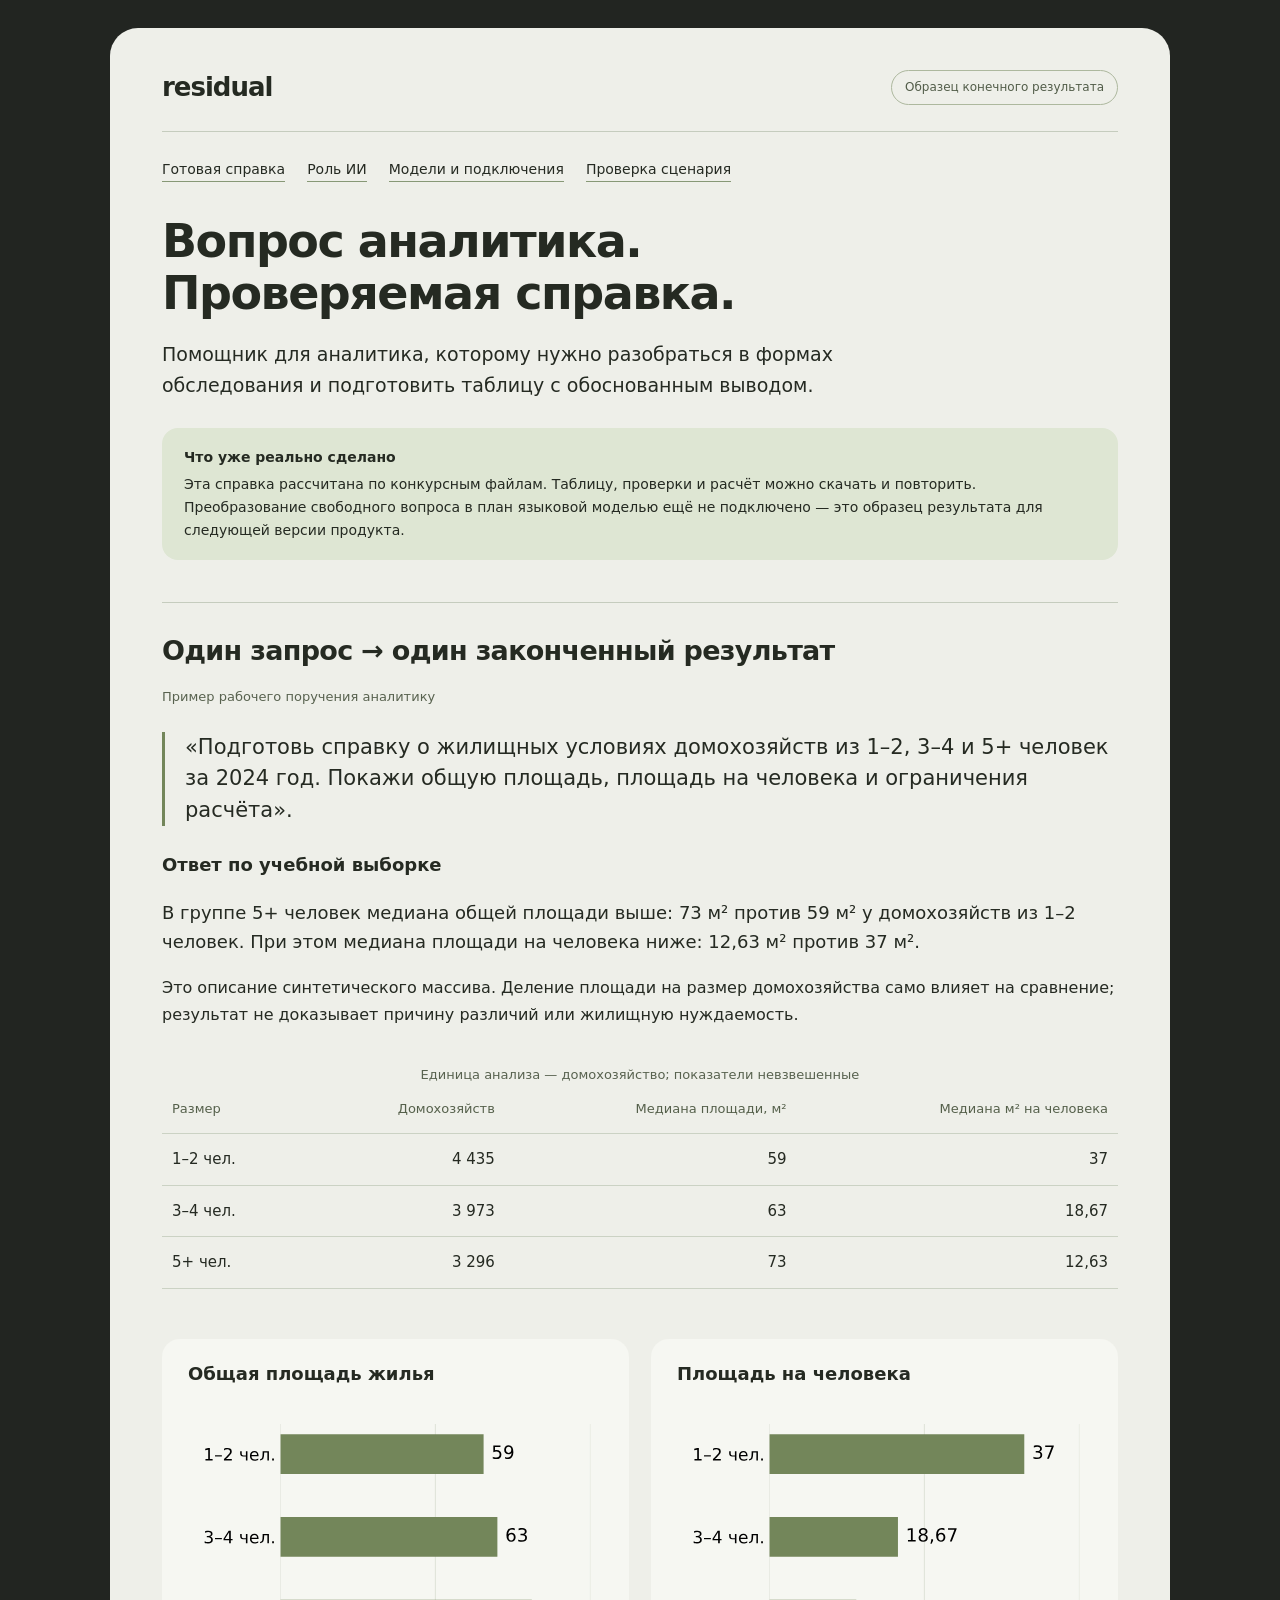
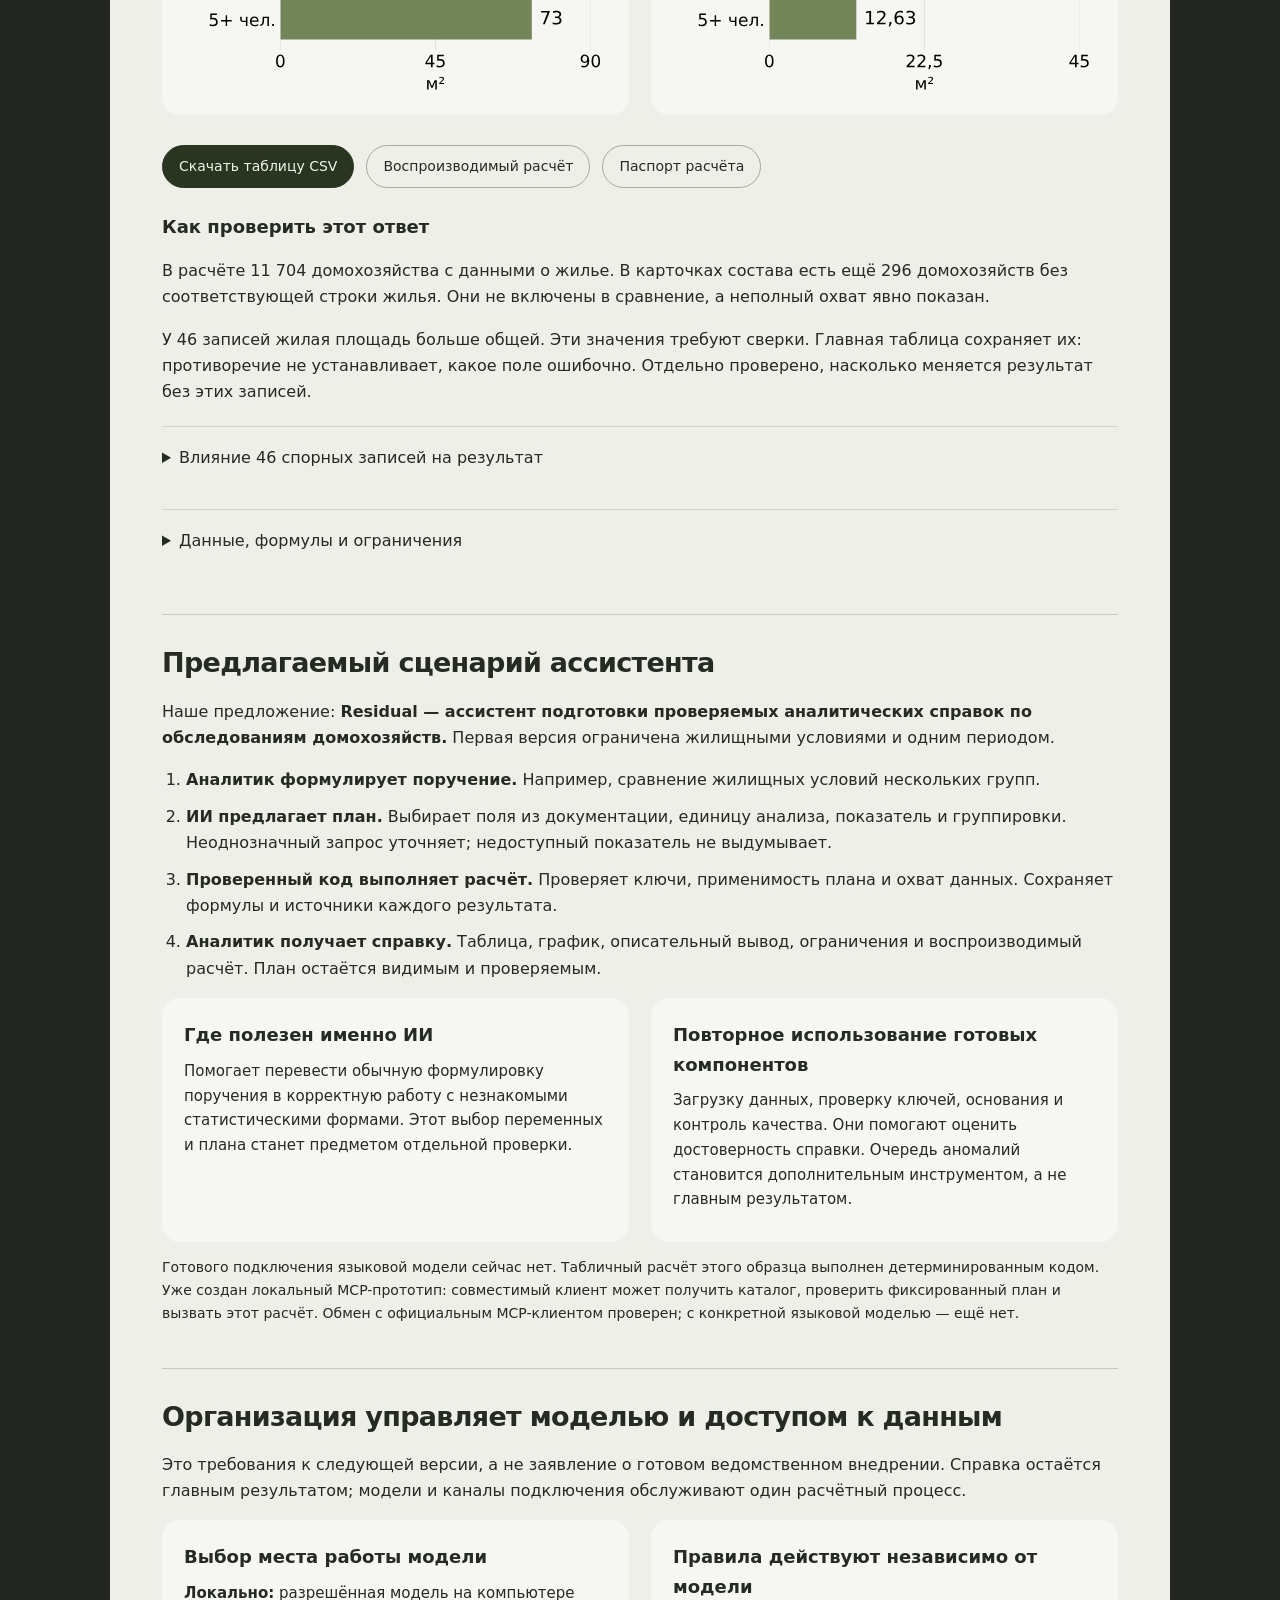
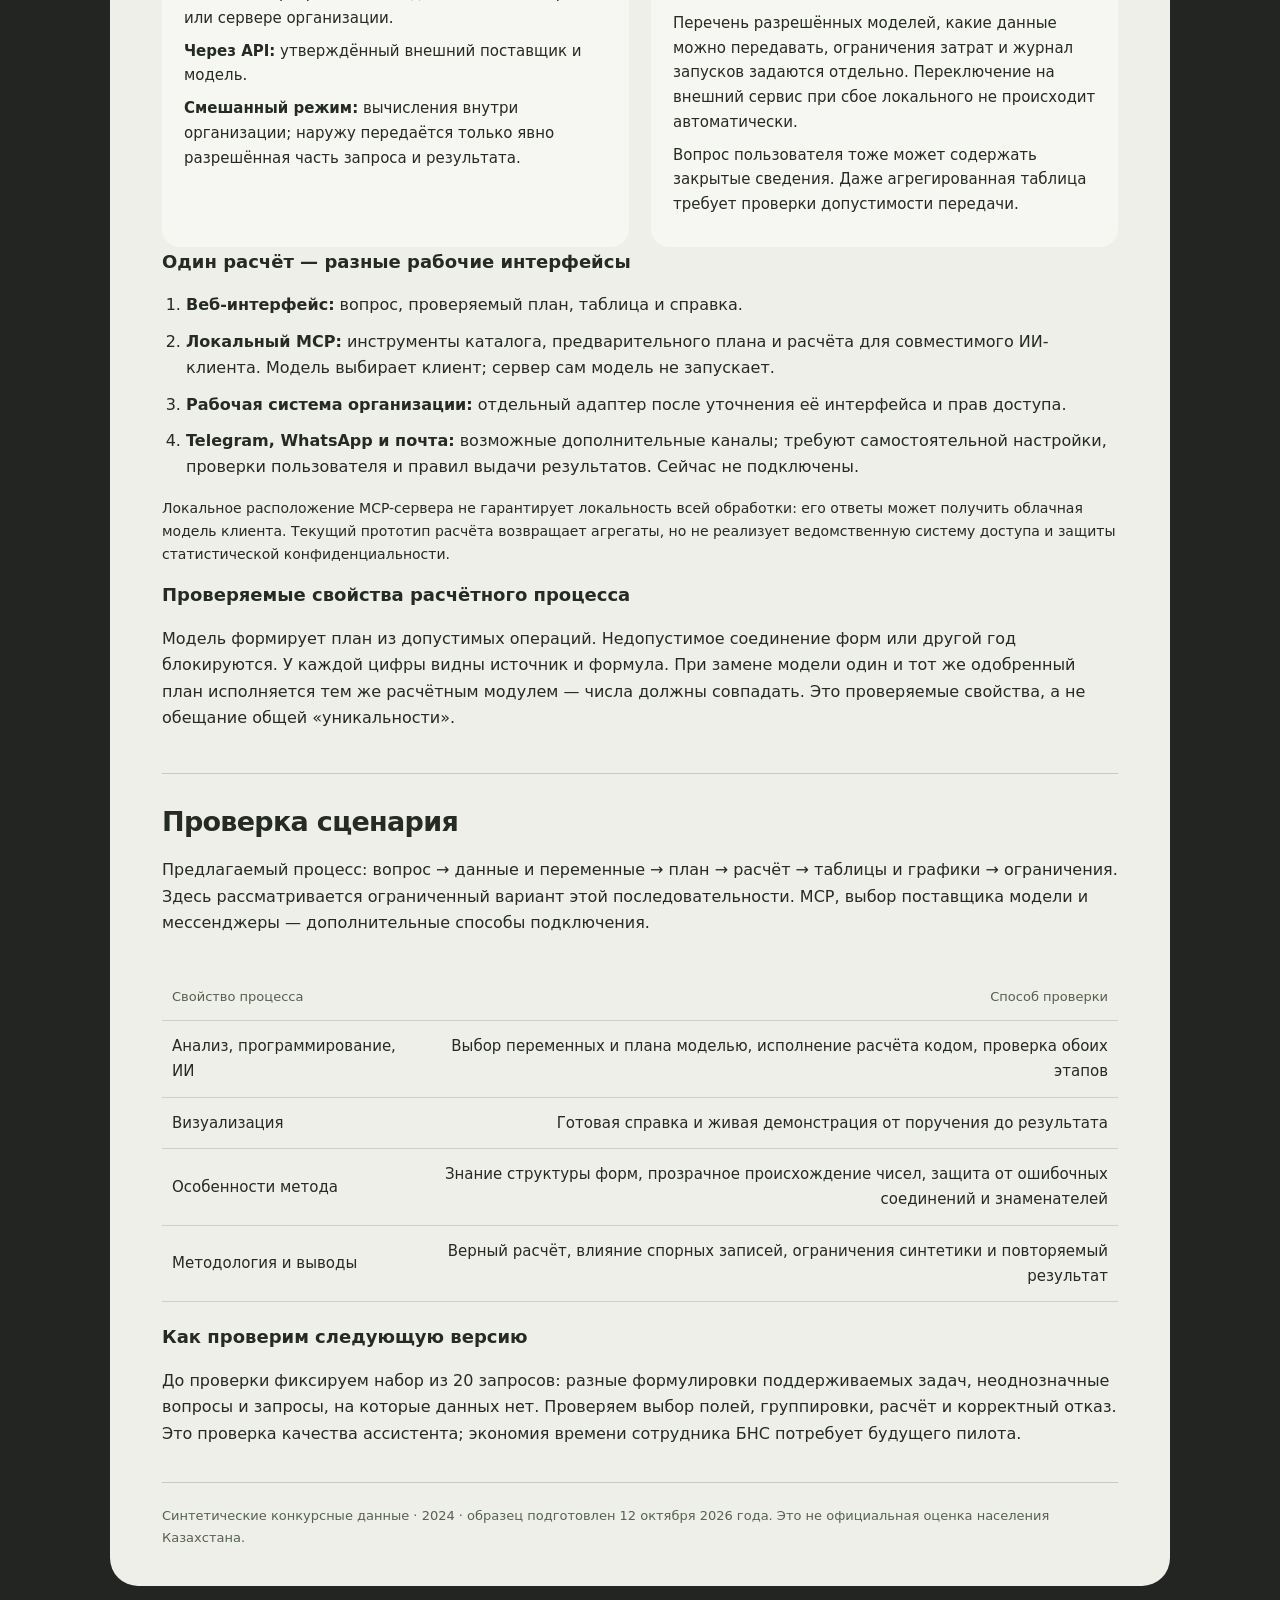
==== examples/research_brief/index.html @ 4541d91a "Deliver local statistics assistant with verified first-run workflow" ====
<!doctype html>
<html lang="ru"><head><meta charset="utf-8"><meta name="viewport" content="width=device-width,initial-scale=1">
<title>Residual — от вопроса к аналитической справке</title>
<style>
*{box-sizing:border-box}body{margin:0;background:#222521;color:#252a22;font:16px/1.65 system-ui,-apple-system,"Segoe UI",sans-serif}a{color:inherit}main{max-width:1060px;margin:28px auto;padding:38px 52px;background:#eeefe9;border-radius:28px}header{display:flex;align-items:center;justify-content:space-between;gap:20px;border-bottom:1px solid #c5ccbe;padding-bottom:22px}header strong{font-size:26px;letter-spacing:-1px}.tag{font-size:12px;color:#525d49;border:1px solid #adb89e;border-radius:30px;padding:7px 13px}nav{display:flex;flex-wrap:wrap;gap:22px;margin:26px 0;font-size:14px}nav a{text-decoration:none;border-bottom:1px solid #879876}h1{font-size:clamp(30px,4vw,46px);line-height:1.12;letter-spacing:-1.5px;font-weight:550;max-width:750px;margin:34px 0 20px}h2{font-size:27px;font-weight:550;line-height:1.3;letter-spacing:-.7px;margin:0 0 18px}h3{font-size:18px;font-weight:550;margin:0 0 9px}.intro{font-size:19px;max-width:800px}.status{background:#dee6d3;border-radius:16px;padding:18px 22px;margin:26px 0;font-size:14px}.status strong{display:block;margin-bottom:4px}section{margin-top:42px;padding-top:30px;border-top:1px solid #c5ccbe}.question{font-size:21px;line-height:1.5;border-left:3px solid #73865a;padding-left:20px;margin:24px 0}.caption{font-size:13px;color:#58624f}.answer{font-size:18px;line-height:1.65}.table-wrap{overflow-x:auto}table{width:100%;border-collapse:collapse;font-size:15px;margin:20px 0}th,td{padding:13px 10px;border-bottom:1px solid #cbd2c4;text-align:right;font-variant-numeric:tabular-nums}th:first-child{text-align:left}thead th{font-size:13px;color:#55604b;font-weight:500}tbody th{font-weight:500}.charts{display:grid;grid-template-columns:1fr 1fr;gap:22px;margin:30px 0}.chart{background:#f6f7f2;border-radius:18px;padding:20px 12px 0;min-width:0}.chart h3{padding:0 14px;min-height:50px}.chart img{width:100%;height:auto;display:block}.downloads{display:flex;flex-wrap:wrap;gap:12px;margin:24px 0}.downloads a{display:inline-block;text-decoration:none;border:1px solid #a1ad94;border-radius:22px;padding:9px 16px;font-size:14px}.downloads a:first-child{background:#293421;color:#f0f3eb;border-color:#293421}summary{cursor:pointer;font-weight:500}details{margin:20px 0;padding:18px 0;border-top:1px solid #d0d7c9}li{margin:10px 0}ol{padding-left:24px}.step{font-weight:550}.contract{display:grid;grid-template-columns:1fr 1fr;gap:22px}.contract>div{background:#f6f7f2;padding:22px;border-radius:18px}.contract p{margin:8px 0;font-size:15px}.small{font-size:14px}.source{font-size:13px;overflow-wrap:anywhere}footer{margin-top:35px;padding-top:22px;border-top:1px solid #c5ccbe;color:#58624f;font-size:13px}@media(max-width:650px){main{padding:24px 20px;margin:10px;border-radius:20px}header{align-items:flex-start}.tag{max-width:165px}.charts,.contract{grid-template-columns:1fr}h1{letter-spacing:-1px}.intro,.answer{font-size:17px}.question{font-size:18px}th,td{padding:11px 5px;font-size:13px}thead th{font-size:11px}.chart h3{min-height:0}nav{gap:13px;font-size:13px}section{margin-top:30px;padding-top:24px}}@media print{body{background:white}main{margin:0;padding:10px;max-width:none}nav,.downloads{display:none}section,.chart{break-inside:avoid}details{display:block}}
</style></head><body><main>
<header><strong>residual</strong><span class="tag">Образец конечного результата</span></header>
<nav aria-label="Разделы"><a href="#result">Готовая справка</a><a href="#assistant">Роль ИИ</a><a href="#deployment">Модели и подключения</a><a href="#validation">Проверка сценария</a></nav>
<h1>Вопрос аналитика.<br>Проверяемая справка.</h1>
<p class="intro">Помощник для аналитика, которому нужно разобраться в формах обследования и подготовить таблицу с обоснованным выводом.</p>
<div class="status"><strong>Что уже реально сделано</strong>Эта справка рассчитана по конкурсным файлам. Таблицу, проверки и расчёт можно скачать и повторить. Преобразование свободного вопроса в план языковой моделью ещё не подключено — это образец результата для следующей версии продукта.</div>
<section id="result"><h2>Один запрос → один законченный результат</h2>
<p class="caption">Пример рабочего поручения аналитику</p>
<p class="question">«Подготовь справку о жилищных условиях домохозяйств из 1–2, 3–4 и 5+ человек за 2024 год. Покажи общую площадь, площадь на человека и ограничения расчёта».</p>
<h3>Ответ по учебной выборке</h3>
<p class="answer">В группе 5+ человек медиана общей площади выше: 73 м² против 59 м² у домохозяйств из 1–2 человек. При этом медиана площади на человека ниже: 12,63 м² против 37 м².</p>
<p>Это описание синтетического массива. Деление площади на размер домохозяйства само влияет на сравнение; результат не доказывает причину различий или жилищную нуждаемость.</p>
<div class="table-wrap"><table><caption class="caption">Единица анализа — домохозяйство; показатели невзвешенные</caption><thead><tr><th scope="col">Размер</th><th scope="col">Домохозяйств</th><th scope="col">Медиана площади, м²</th><th scope="col">Медиана м² на человека</th></tr></thead><tbody><tr><th scope='row'>1–2 чел.</th><td>4 435</td><td>59</td><td>37</td></tr><tr><th scope='row'>3–4 чел.</th><td>3 973</td><td>63</td><td>18,67</td></tr><tr><th scope='row'>5+ чел.</th><td>3 296</td><td>73</td><td>12,63</td></tr></tbody></table></div>
<div class="charts"><div class="chart"><h3>Общая площадь жилья</h3><img src="total-area.svg" alt="Медиана общей площади: 59, 63 и 73 квадратных метра в группах 1–2, 3–4 и 5+ человек."></div><div class="chart"><h3>Площадь на человека</h3><img src="area-per-person.svg" alt="Медиана площади на человека: 37; 18,67; 12,63 квадратных метра в группах 1–2, 3–4 и 5+ человек."></div></div>
<div class="downloads"><a href="table.csv" download>Скачать таблицу CSV</a><a href="reproduce.py" download>Воспроизводимый расчёт</a><a href="result.json" download>Паспорт расчёта</a></div>
<h3>Как проверить этот ответ</h3>
<p>В расчёте 11 704 домохозяйства с данными о жилье. В карточках состава есть ещё 296 домохозяйств без соответствующей строки жилья. Они не включены в сравнение, а неполный охват явно показан.</p>
<p>У 46 записей жилая площадь больше общей. Эти значения требуют сверки. Главная таблица сохраняет их: противоречие не устанавливает, какое поле ошибочно. Отдельно проверено, насколько меняется результат без этих записей.</p>
<details><summary>Влияние 46 спорных записей на результат</summary><p class="small">Медианы общей площади остаются 59, 63 и 73 м². Ниже — чувствительность медианы площади на человека. Исключение показано как дополнительный сценарий, не как установленное исправление.</p><table><thead><tr><th scope="col">Группа</th><th scope="col">Все, м²/чел.</th><th scope="col">Без спорных, м²/чел.</th><th scope="col">Исключено</th></tr></thead><tbody><tr><th scope='row'>1–2</th><td>37</td><td>37</td><td>8</td></tr><tr><th scope='row'>3–4</th><td>18,67</td><td>18,67</td><td>11</td></tr><tr><th scope='row'>5+</th><td>12,63</td><td>12,67</td><td>27</td></tr></tbody></table><a href="sensitivity.csv" download>Скачать дополнительный расчёт</a></details>
<details><summary>Данные, формулы и ограничения</summary><p class="source">D006: <code>d006/2024/rio_2024.csv</code>, поле общей площади <code>OB_PL</code>. D008: <code>d008/2024/kontr_k.csv</code>, ключи <code>NOMER + NOMP</code>. Определения — структуры D006 и D008 в документации конкурсного архива.</p><p>Сначала число разных членов домохозяйства рассчитывается по D008. Затем одна строка состава на домохозяйство соединяется с одной строкой жилья по NOMER внутри 2024 года. Площадь на человека рассчитывается для каждого домохозяйства: OB_PL / число членов. В таблице — медиана этих отношений, а не отношение медиан.</p><ul><li>Синтетический конкурсный массив: результаты не являются оценками населения Казахстана.</li><li>Невзвешенные описательные показатели; причинные выводы и перенос на население не обоснованы.</li><li>Площадь на человека математически зависит от размера домохозяйства; сравнение не доказывает причинную связь.</li><li>Медиана индивидуально рассчитанных отношений не равна отношению медиан.</li><li>J_PL &gt; OB_PL — диагностическое противоречие, не подтверждение того, какое значение ошибочно.</li><li>Домохозяйства только из D008 не входят в анализ жилья; это ограничение охвата, не установленная ошибка.</li><li>ИИ-планировщик не подключён; это воспроизводимый пример расчётного ядра.</li></ul></details>
</section>
<section id="assistant"><h2>Предлагаемый сценарий ассистента</h2><p>Наше предложение: <strong>Residual — ассистент подготовки проверяемых аналитических справок по обследованиям домохозяйств.</strong> Первая версия ограничена жилищными условиями и одним периодом.</p>
<ol><li><span class="step">Аналитик формулирует поручение.</span> Например, сравнение жилищных условий нескольких групп.</li><li><span class="step">ИИ предлагает план.</span> Выбирает поля из документации, единицу анализа, показатель и группировки. Неоднозначный запрос уточняет; недоступный показатель не выдумывает.</li><li><span class="step">Проверенный код выполняет расчёт.</span> Проверяет ключи, применимость плана и охват данных. Сохраняет формулы и источники каждого результата.</li><li><span class="step">Аналитик получает справку.</span> Таблица, график, описательный вывод, ограничения и воспроизводимый расчёт. План остаётся видимым и проверяемым.</li></ol>
<div class="contract"><div><h3>Где полезен именно ИИ</h3><p>Помогает перевести обычную формулировку поручения в корректную работу с незнакомыми статистическими формами. Этот выбор переменных и плана станет предметом отдельной проверки.</p></div><div><h3>Повторное использование готовых компонентов</h3><p>Загрузку данных, проверку ключей, основания и контроль качества. Они помогают оценить достоверность справки. Очередь аномалий становится дополнительным инструментом, а не главным результатом.</p></div></div>
<p class="small">Готового подключения языковой модели сейчас нет. Табличный расчёт этого образца выполнен детерминированным кодом. Уже создан локальный MCP-прототип: совместимый клиент может получить каталог, проверить фиксированный план и вызвать этот расчёт. Обмен с официальным MCP-клиентом проверен; с конкретной языковой моделью — ещё нет.</p>
</section>
<section id="deployment"><h2>Организация управляет моделью и доступом к данным</h2><p>Это требования к следующей версии, а не заявление о готовом ведомственном внедрении. Справка остаётся главным результатом; модели и каналы подключения обслуживают один расчётный процесс.</p>
<div class="contract"><div><h3>Выбор места работы модели</h3><p><strong>Локально:</strong> разрешённая модель на компьютере или сервере организации.</p><p><strong>Через API:</strong> утверждённый внешний поставщик и модель.</p><p><strong>Смешанный режим:</strong> вычисления внутри организации; наружу передаётся только явно разрешённая часть запроса и результата.</p></div><div><h3>Правила действуют независимо от модели</h3><p>Перечень разрешённых моделей, какие данные можно передавать, ограничения затрат и журнал запусков задаются отдельно. Переключение на внешний сервис при сбое локального не происходит автоматически.</p><p>Вопрос пользователя тоже может содержать закрытые сведения. Даже агрегированная таблица требует проверки допустимости передачи.</p></div></div>
<h3>Один расчёт — разные рабочие интерфейсы</h3><ol><li><strong>Веб-интерфейс:</strong> вопрос, проверяемый план, таблица и справка.</li><li><strong>Локальный MCP:</strong> инструменты каталога, предварительного плана и расчёта для совместимого ИИ-клиента. Модель выбирает клиент; сервер сам модель не запускает.</li><li><strong>Рабочая система организации:</strong> отдельный адаптер после уточнения её интерфейса и прав доступа.</li><li><strong>Telegram, WhatsApp и почта:</strong> возможные дополнительные каналы; требуют самостоятельной настройки, проверки пользователя и правил выдачи результатов. Сейчас не подключены.</li></ol>
<p class="small">Локальное расположение MCP-сервера не гарантирует локальность всей обработки: его ответы может получить облачная модель клиента. Текущий прототип расчёта возвращает агрегаты, но не реализует ведомственную систему доступа и защиты статистической конфиденциальности.</p>
<h3>Проверяемые свойства расчётного процесса</h3><p>Модель формирует план из допустимых операций. Недопустимое соединение форм или другой год блокируются. У каждой цифры видны источник и формула. При замене модели один и тот же одобренный план исполняется тем же расчётным модулем — числа должны совпадать. Это проверяемые свойства, а не обещание общей «уникальности».</p>
</section>
<section id="validation"><h2>Проверка сценария</h2><p>Предлагаемый процесс: вопрос → данные и переменные → план → расчёт → таблицы и графики → ограничения. Здесь рассматривается ограниченный вариант этой последовательности. MCP, выбор поставщика модели и мессенджеры — дополнительные способы подключения.</p>
<div class="table-wrap"><table><thead><tr><th scope="col">Свойство процесса</th><th scope="col">Способ проверки</th></tr></thead><tbody><tr><th scope="row">Анализ, программирование, ИИ</th><td>Выбор переменных и плана моделью, исполнение расчёта кодом, проверка обоих этапов</td></tr><tr><th scope="row">Визуализация</th><td>Готовая справка и живая демонстрация от поручения до результата</td></tr><tr><th scope="row">Особенности метода</th><td>Знание структуры форм, прозрачное происхождение чисел, защита от ошибочных соединений и знаменателей</td></tr><tr><th scope="row">Методология и выводы</th><td>Верный расчёт, влияние спорных записей, ограничения синтетики и повторяемый результат</td></tr></tbody></table></div>
<h3>Как проверим следующую версию</h3><p>До проверки фиксируем набор из 20 запросов: разные формулировки поддерживаемых задач, неоднозначные вопросы и запросы, на которые данных нет. Проверяем выбор полей, группировки, расчёт и корректный отказ. Это проверка качества ассистента; экономия времени сотрудника БНС потребует будущего пилота.</p>
</section><footer>Синтетические конкурсные данные · 2024 · образец подготовлен 12 октября 2026 года. Это не официальная оценка населения Казахстана.</footer>
</main></body></html>
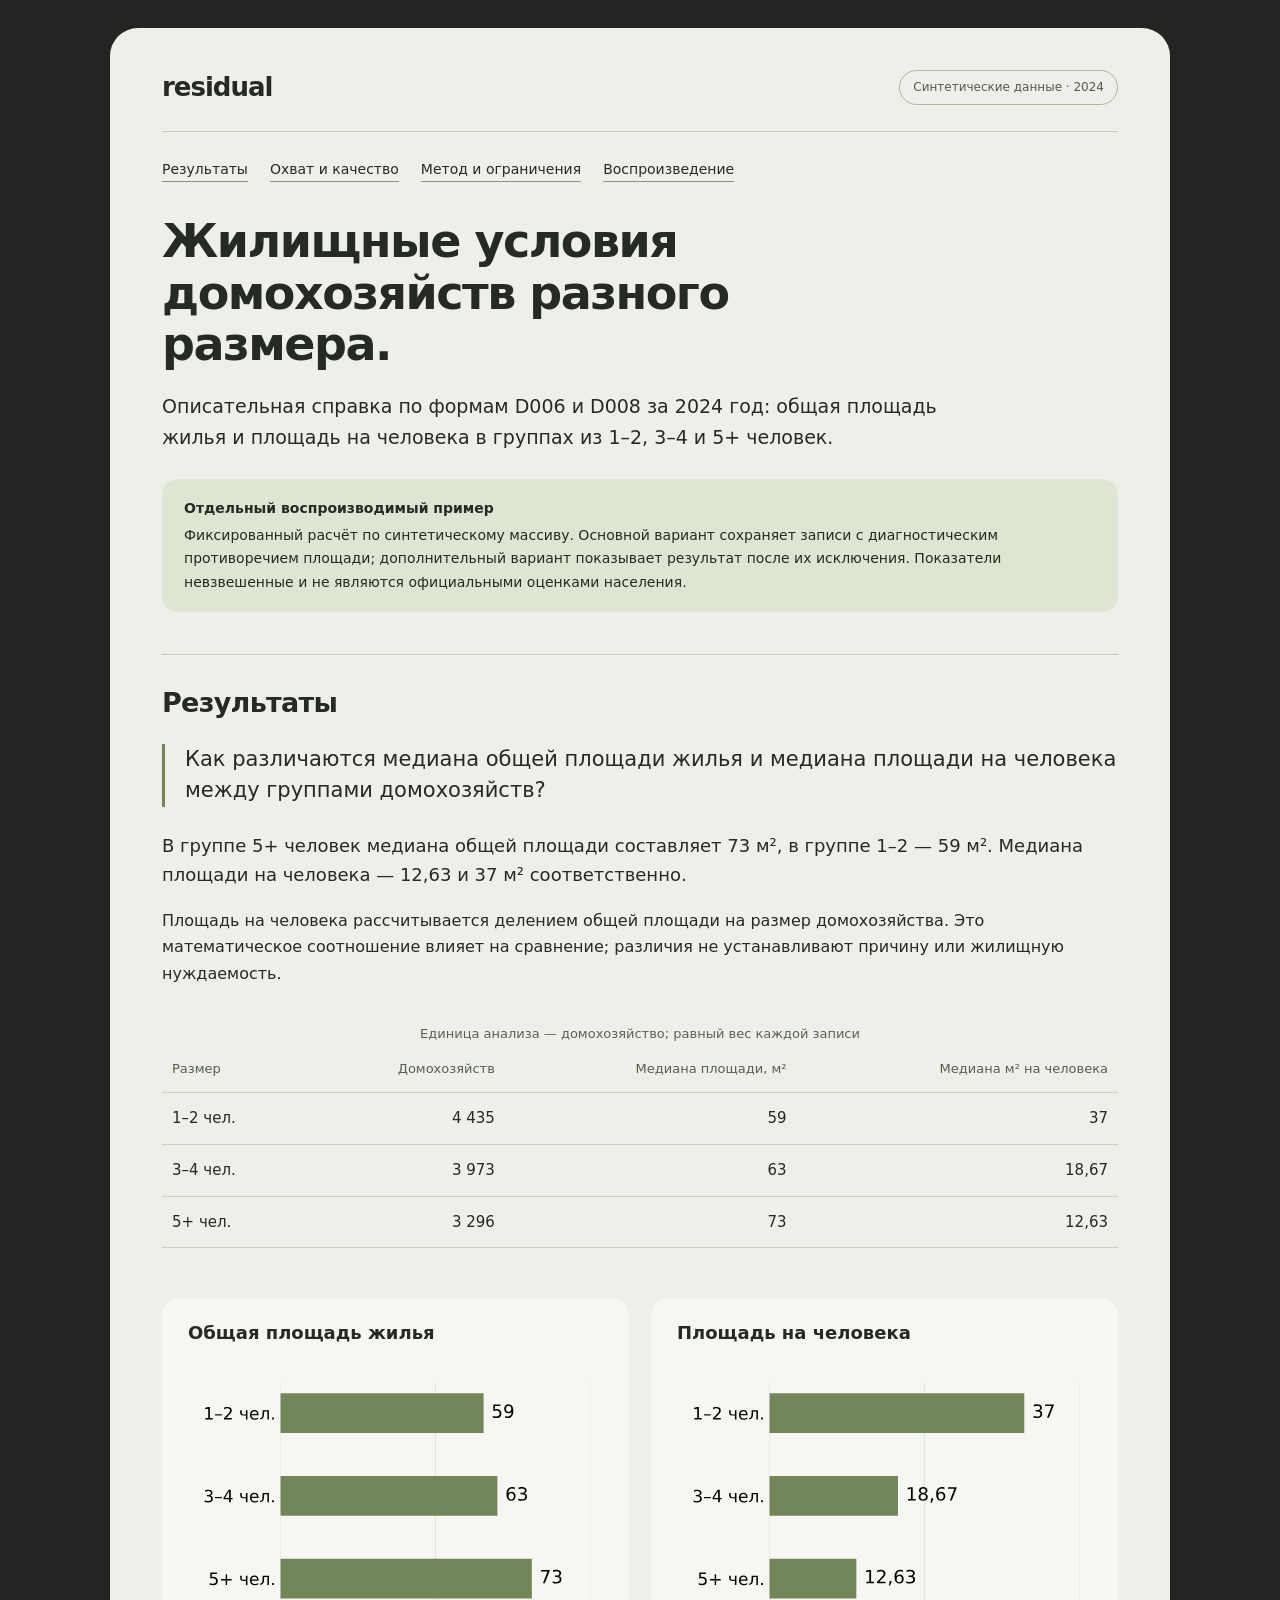
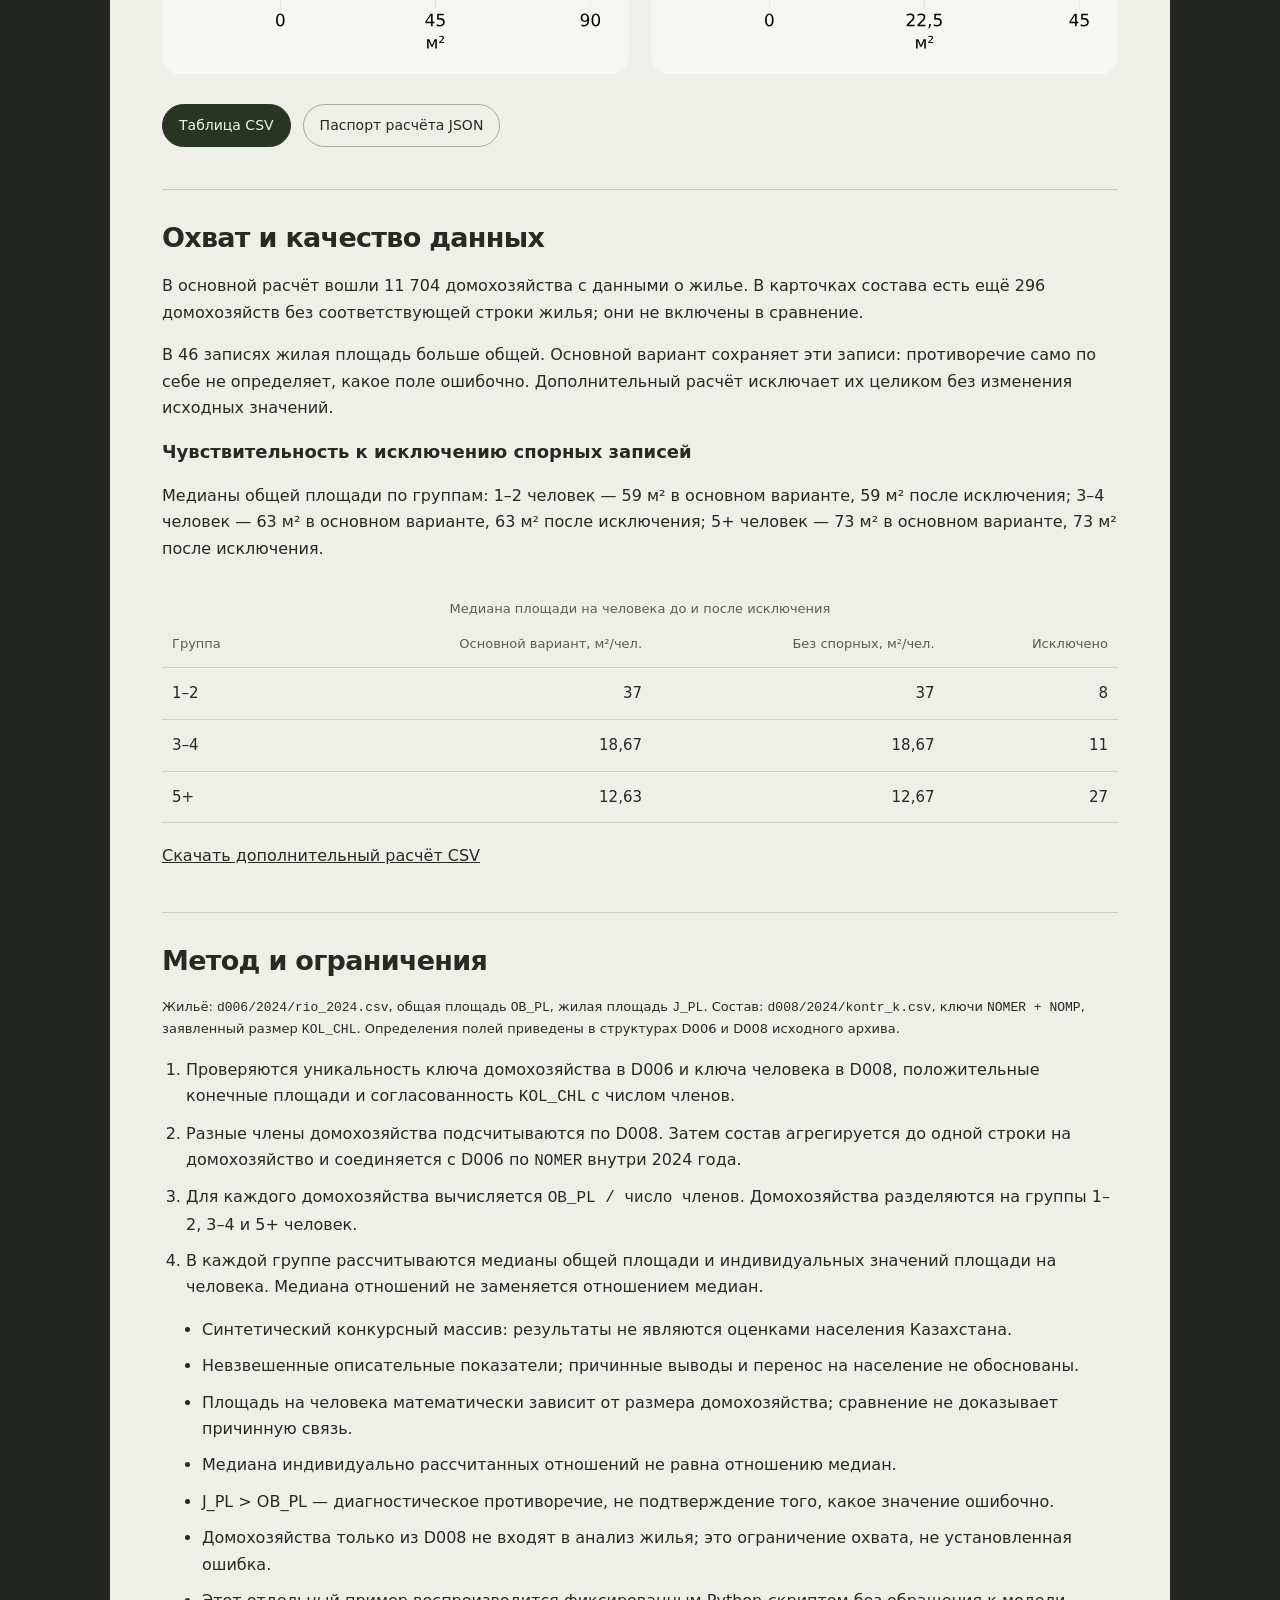
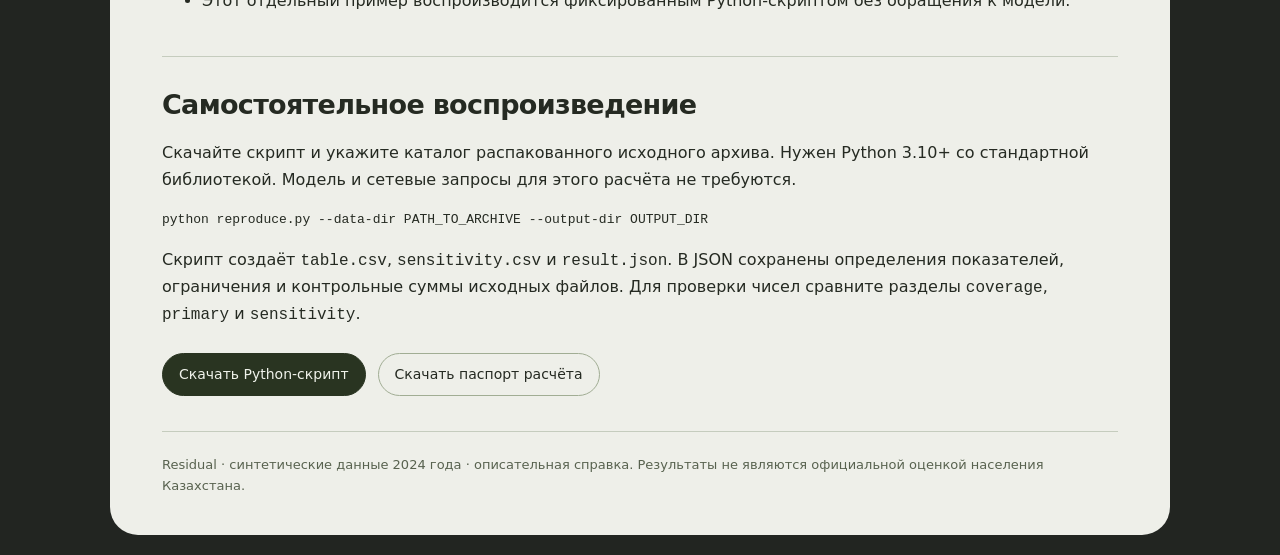
==== commit f0d27e6a: "Finalize public project documentation" ====
--- a/examples/research_brief/index.html
+++ b/examples/research_brief/index.html
@@ -1,42 +1,38 @@
 <!doctype html>
 <html lang="ru"><head><meta charset="utf-8"><meta name="viewport" content="width=device-width,initial-scale=1">
-<title>Residual — от вопроса к аналитической справке</title>
+<title>Residual — жилищные условия домохозяйств, 2024</title>
 <style>
 *{box-sizing:border-box}body{margin:0;background:#222521;color:#252a22;font:16px/1.65 system-ui,-apple-system,"Segoe UI",sans-serif}a{color:inherit}main{max-width:1060px;margin:28px auto;padding:38px 52px;background:#eeefe9;border-radius:28px}header{display:flex;align-items:center;justify-content:space-between;gap:20px;border-bottom:1px solid #c5ccbe;padding-bottom:22px}header strong{font-size:26px;letter-spacing:-1px}.tag{font-size:12px;color:#525d49;border:1px solid #adb89e;border-radius:30px;padding:7px 13px}nav{display:flex;flex-wrap:wrap;gap:22px;margin:26px 0;font-size:14px}nav a{text-decoration:none;border-bottom:1px solid #879876}h1{font-size:clamp(30px,4vw,46px);line-height:1.12;letter-spacing:-1.5px;font-weight:550;max-width:750px;margin:34px 0 20px}h2{font-size:27px;font-weight:550;line-height:1.3;letter-spacing:-.7px;margin:0 0 18px}h3{font-size:18px;font-weight:550;margin:0 0 9px}.intro{font-size:19px;max-width:800px}.status{background:#dee6d3;border-radius:16px;padding:18px 22px;margin:26px 0;font-size:14px}.status strong{display:block;margin-bottom:4px}section{margin-top:42px;padding-top:30px;border-top:1px solid #c5ccbe}.question{font-size:21px;line-height:1.5;border-left:3px solid #73865a;padding-left:20px;margin:24px 0}.caption{font-size:13px;color:#58624f}.answer{font-size:18px;line-height:1.65}.table-wrap{overflow-x:auto}table{width:100%;border-collapse:collapse;font-size:15px;margin:20px 0}th,td{padding:13px 10px;border-bottom:1px solid #cbd2c4;text-align:right;font-variant-numeric:tabular-nums}th:first-child{text-align:left}thead th{font-size:13px;color:#55604b;font-weight:500}tbody th{font-weight:500}.charts{display:grid;grid-template-columns:1fr 1fr;gap:22px;margin:30px 0}.chart{background:#f6f7f2;border-radius:18px;padding:20px 12px 0;min-width:0}.chart h3{padding:0 14px;min-height:50px}.chart img{width:100%;height:auto;display:block}.downloads{display:flex;flex-wrap:wrap;gap:12px;margin:24px 0}.downloads a{display:inline-block;text-decoration:none;border:1px solid #a1ad94;border-radius:22px;padding:9px 16px;font-size:14px}.downloads a:first-child{background:#293421;color:#f0f3eb;border-color:#293421}summary{cursor:pointer;font-weight:500}details{margin:20px 0;padding:18px 0;border-top:1px solid #d0d7c9}li{margin:10px 0}ol{padding-left:24px}.step{font-weight:550}.contract{display:grid;grid-template-columns:1fr 1fr;gap:22px}.contract>div{background:#f6f7f2;padding:22px;border-radius:18px}.contract p{margin:8px 0;font-size:15px}.small{font-size:14px}.source{font-size:13px;overflow-wrap:anywhere}footer{margin-top:35px;padding-top:22px;border-top:1px solid #c5ccbe;color:#58624f;font-size:13px}@media(max-width:650px){main{padding:24px 20px;margin:10px;border-radius:20px}header{align-items:flex-start}.tag{max-width:165px}.charts,.contract{grid-template-columns:1fr}h1{letter-spacing:-1px}.intro,.answer{font-size:17px}.question{font-size:18px}th,td{padding:11px 5px;font-size:13px}thead th{font-size:11px}.chart h3{min-height:0}nav{gap:13px;font-size:13px}section{margin-top:30px;padding-top:24px}}@media print{body{background:white}main{margin:0;padding:10px;max-width:none}nav,.downloads{display:none}section,.chart{break-inside:avoid}details{display:block}}
 </style></head><body><main>
-<header><strong>residual</strong><span class="tag">Образец конечного результата</span></header>
-<nav aria-label="Разделы"><a href="#result">Готовая справка</a><a href="#assistant">Роль ИИ</a><a href="#deployment">Модели и подключения</a><a href="#validation">Проверка сценария</a></nav>
-<h1>Вопрос аналитика.<br>Проверяемая справка.</h1>
-<p class="intro">Помощник для аналитика, которому нужно разобраться в формах обследования и подготовить таблицу с обоснованным выводом.</p>
-<div class="status"><strong>Что уже реально сделано</strong>Эта справка рассчитана по конкурсным файлам. Таблицу, проверки и расчёт можно скачать и повторить. Преобразование свободного вопроса в план языковой моделью ещё не подключено — это образец результата для следующей версии продукта.</div>
-<section id="result"><h2>Один запрос → один законченный результат</h2>
-<p class="caption">Пример рабочего поручения аналитику</p>
-<p class="question">«Подготовь справку о жилищных условиях домохозяйств из 1–2, 3–4 и 5+ человек за 2024 год. Покажи общую площадь, площадь на человека и ограничения расчёта».</p>
-<h3>Ответ по учебной выборке</h3>
-<p class="answer">В группе 5+ человек медиана общей площади выше: 73 м² против 59 м² у домохозяйств из 1–2 человек. При этом медиана площади на человека ниже: 12,63 м² против 37 м².</p>
-<p>Это описание синтетического массива. Деление площади на размер домохозяйства само влияет на сравнение; результат не доказывает причину различий или жилищную нуждаемость.</p>
-<div class="table-wrap"><table><caption class="caption">Единица анализа — домохозяйство; показатели невзвешенные</caption><thead><tr><th scope="col">Размер</th><th scope="col">Домохозяйств</th><th scope="col">Медиана площади, м²</th><th scope="col">Медиана м² на человека</th></tr></thead><tbody><tr><th scope='row'>1–2 чел.</th><td>4 435</td><td>59</td><td>37</td></tr><tr><th scope='row'>3–4 чел.</th><td>3 973</td><td>63</td><td>18,67</td></tr><tr><th scope='row'>5+ чел.</th><td>3 296</td><td>73</td><td>12,63</td></tr></tbody></table></div>
-<div class="charts"><div class="chart"><h3>Общая площадь жилья</h3><img src="total-area.svg" alt="Медиана общей площади: 59, 63 и 73 квадратных метра в группах 1–2, 3–4 и 5+ человек."></div><div class="chart"><h3>Площадь на человека</h3><img src="area-per-person.svg" alt="Медиана площади на человека: 37; 18,67; 12,63 квадратных метра в группах 1–2, 3–4 и 5+ человек."></div></div>
-<div class="downloads"><a href="table.csv" download>Скачать таблицу CSV</a><a href="reproduce.py" download>Воспроизводимый расчёт</a><a href="result.json" download>Паспорт расчёта</a></div>
-<h3>Как проверить этот ответ</h3>
-<p>В расчёте 11 704 домохозяйства с данными о жилье. В карточках состава есть ещё 296 домохозяйств без соответствующей строки жилья. Они не включены в сравнение, а неполный охват явно показан.</p>
-<p>У 46 записей жилая площадь больше общей. Эти значения требуют сверки. Главная таблица сохраняет их: противоречие не устанавливает, какое поле ошибочно. Отдельно проверено, насколько меняется результат без этих записей.</p>
-<details><summary>Влияние 46 спорных записей на результат</summary><p class="small">Медианы общей площади остаются 59, 63 и 73 м². Ниже — чувствительность медианы площади на человека. Исключение показано как дополнительный сценарий, не как установленное исправление.</p><table><thead><tr><th scope="col">Группа</th><th scope="col">Все, м²/чел.</th><th scope="col">Без спорных, м²/чел.</th><th scope="col">Исключено</th></tr></thead><tbody><tr><th scope='row'>1–2</th><td>37</td><td>37</td><td>8</td></tr><tr><th scope='row'>3–4</th><td>18,67</td><td>18,67</td><td>11</td></tr><tr><th scope='row'>5+</th><td>12,63</td><td>12,67</td><td>27</td></tr></tbody></table><a href="sensitivity.csv" download>Скачать дополнительный расчёт</a></details>
-<details><summary>Данные, формулы и ограничения</summary><p class="source">D006: <code>d006/2024/rio_2024.csv</code>, поле общей площади <code>OB_PL</code>. D008: <code>d008/2024/kontr_k.csv</code>, ключи <code>NOMER + NOMP</code>. Определения — структуры D006 и D008 в документации конкурсного архива.</p><p>Сначала число разных членов домохозяйства рассчитывается по D008. Затем одна строка состава на домохозяйство соединяется с одной строкой жилья по NOMER внутри 2024 года. Площадь на человека рассчитывается для каждого домохозяйства: OB_PL / число членов. В таблице — медиана этих отношений, а не отношение медиан.</p><ul><li>Синтетический конкурсный массив: результаты не являются оценками населения Казахстана.</li><li>Невзвешенные описательные показатели; причинные выводы и перенос на население не обоснованы.</li><li>Площадь на человека математически зависит от размера домохозяйства; сравнение не доказывает причинную связь.</li><li>Медиана индивидуально рассчитанных отношений не равна отношению медиан.</li><li>J_PL &gt; OB_PL — диагностическое противоречие, не подтверждение того, какое значение ошибочно.</li><li>Домохозяйства только из D008 не входят в анализ жилья; это ограничение охвата, не установленная ошибка.</li><li>ИИ-планировщик не подключён; это воспроизводимый пример расчётного ядра.</li></ul></details>
+<header><strong>residual</strong><span class="tag">Синтетические данные · 2024</span></header>
+<nav aria-label="Разделы"><a href="#result">Результаты</a><a href="#coverage">Охват и качество</a><a href="#method">Метод и ограничения</a><a href="#reproduce">Воспроизведение</a></nav>
+<h1>Жилищные условия<br>домохозяйств разного размера.</h1>
+<p class="intro">Описательная справка по формам D006 и D008 за 2024 год: общая площадь жилья и площадь на человека в группах из 1–2, 3–4 и 5+ человек.</p>
+<div class="status"><strong>Отдельный воспроизводимый пример</strong>Фиксированный расчёт по синтетическому массиву. Основной вариант сохраняет записи с диагностическим противоречием площади; дополнительный вариант показывает результат после их исключения. Показатели невзвешенные и не являются официальными оценками населения.</div>
+<section id="result"><h2>Результаты</h2>
+<p class="question">Как различаются медиана общей площади жилья и медиана площади на человека между группами домохозяйств?</p>
+<p class="answer">В группе 5+ человек медиана общей площади составляет 73 м², в группе 1–2 — 59 м². Медиана площади на человека — 12,63 и 37 м² соответственно.</p>
+<p>Площадь на человека рассчитывается делением общей площади на размер домохозяйства. Это математическое соотношение влияет на сравнение; различия не устанавливают причину или жилищную нуждаемость.</p>
+<div class="table-wrap"><table><caption class="caption">Единица анализа — домохозяйство; равный вес каждой записи</caption><thead><tr><th scope="col">Размер</th><th scope="col">Домохозяйств</th><th scope="col">Медиана площади, м²</th><th scope="col">Медиана м² на человека</th></tr></thead><tbody><tr><th scope='row'>1–2 чел.</th><td>4 435</td><td>59</td><td>37</td></tr><tr><th scope='row'>3–4 чел.</th><td>3 973</td><td>63</td><td>18,67</td></tr><tr><th scope='row'>5+ чел.</th><td>3 296</td><td>73</td><td>12,63</td></tr></tbody></table></div>
+<div class="charts"><div class="chart"><h3>Общая площадь жилья</h3><img src="total-area.svg" alt="1–2 человек: 59 м²; 3–4 человек: 63 м²; 5+ человек: 73 м²"></div><div class="chart"><h3>Площадь на человека</h3><img src="area-per-person.svg" alt="1–2 человек: 37 м² на человека; 3–4 человек: 18,67 м² на человека; 5+ человек: 12,63 м² на человека"></div></div>
+<div class="downloads"><a href="table.csv" download>Таблица CSV</a><a href="result.json" download>Паспорт расчёта JSON</a></div>
 </section>
-<section id="assistant"><h2>Предлагаемый сценарий ассистента</h2><p>Наше предложение: <strong>Residual — ассистент подготовки проверяемых аналитических справок по обследованиям домохозяйств.</strong> Первая версия ограничена жилищными условиями и одним периодом.</p>
-<ol><li><span class="step">Аналитик формулирует поручение.</span> Например, сравнение жилищных условий нескольких групп.</li><li><span class="step">ИИ предлагает план.</span> Выбирает поля из документации, единицу анализа, показатель и группировки. Неоднозначный запрос уточняет; недоступный показатель не выдумывает.</li><li><span class="step">Проверенный код выполняет расчёт.</span> Проверяет ключи, применимость плана и охват данных. Сохраняет формулы и источники каждого результата.</li><li><span class="step">Аналитик получает справку.</span> Таблица, график, описательный вывод, ограничения и воспроизводимый расчёт. План остаётся видимым и проверяемым.</li></ol>
-<div class="contract"><div><h3>Где полезен именно ИИ</h3><p>Помогает перевести обычную формулировку поручения в корректную работу с незнакомыми статистическими формами. Этот выбор переменных и плана станет предметом отдельной проверки.</p></div><div><h3>Повторное использование готовых компонентов</h3><p>Загрузку данных, проверку ключей, основания и контроль качества. Они помогают оценить достоверность справки. Очередь аномалий становится дополнительным инструментом, а не главным результатом.</p></div></div>
-<p class="small">Готового подключения языковой модели сейчас нет. Табличный расчёт этого образца выполнен детерминированным кодом. Уже создан локальный MCP-прототип: совместимый клиент может получить каталог, проверить фиксированный план и вызвать этот расчёт. Обмен с официальным MCP-клиентом проверен; с конкретной языковой моделью — ещё нет.</p>
+<section id="coverage"><h2>Охват и качество данных</h2>
+<p>В основной расчёт вошли 11 704 домохозяйства с данными о жилье. В карточках состава есть ещё 296 домохозяйств без соответствующей строки жилья; они не включены в сравнение.</p>
+<p>В 46 записях жилая площадь больше общей. Основной вариант сохраняет эти записи: противоречие само по себе не определяет, какое поле ошибочно. Дополнительный расчёт исключает их целиком без изменения исходных значений.</p>
+<h3>Чувствительность к исключению спорных записей</h3>
+<p>Медианы общей площади по группам: 1–2 человек — 59 м² в основном варианте, 59 м² после исключения; 3–4 человек — 63 м² в основном варианте, 63 м² после исключения; 5+ человек — 73 м² в основном варианте, 73 м² после исключения.</p><div class="table-wrap"><table><caption class="caption">Медиана площади на человека до и после исключения</caption><thead><tr><th scope="col">Группа</th><th scope="col">Основной вариант, м²/чел.</th><th scope="col">Без спорных, м²/чел.</th><th scope="col">Исключено</th></tr></thead><tbody><tr><th scope='row'>1–2</th><td>37</td><td>37</td><td>8</td></tr><tr><th scope='row'>3–4</th><td>18,67</td><td>18,67</td><td>11</td></tr><tr><th scope='row'>5+</th><td>12,63</td><td>12,67</td><td>27</td></tr></tbody></table></div>
+<a href="sensitivity.csv" download>Скачать дополнительный расчёт CSV</a>
 </section>
-<section id="deployment"><h2>Организация управляет моделью и доступом к данным</h2><p>Это требования к следующей версии, а не заявление о готовом ведомственном внедрении. Справка остаётся главным результатом; модели и каналы подключения обслуживают один расчётный процесс.</p>
-<div class="contract"><div><h3>Выбор места работы модели</h3><p><strong>Локально:</strong> разрешённая модель на компьютере или сервере организации.</p><p><strong>Через API:</strong> утверждённый внешний поставщик и модель.</p><p><strong>Смешанный режим:</strong> вычисления внутри организации; наружу передаётся только явно разрешённая часть запроса и результата.</p></div><div><h3>Правила действуют независимо от модели</h3><p>Перечень разрешённых моделей, какие данные можно передавать, ограничения затрат и журнал запусков задаются отдельно. Переключение на внешний сервис при сбое локального не происходит автоматически.</p><p>Вопрос пользователя тоже может содержать закрытые сведения. Даже агрегированная таблица требует проверки допустимости передачи.</p></div></div>
-<h3>Один расчёт — разные рабочие интерфейсы</h3><ol><li><strong>Веб-интерфейс:</strong> вопрос, проверяемый план, таблица и справка.</li><li><strong>Локальный MCP:</strong> инструменты каталога, предварительного плана и расчёта для совместимого ИИ-клиента. Модель выбирает клиент; сервер сам модель не запускает.</li><li><strong>Рабочая система организации:</strong> отдельный адаптер после уточнения её интерфейса и прав доступа.</li><li><strong>Telegram, WhatsApp и почта:</strong> возможные дополнительные каналы; требуют самостоятельной настройки, проверки пользователя и правил выдачи результатов. Сейчас не подключены.</li></ol>
-<p class="small">Локальное расположение MCP-сервера не гарантирует локальность всей обработки: его ответы может получить облачная модель клиента. Текущий прототип расчёта возвращает агрегаты, но не реализует ведомственную систему доступа и защиты статистической конфиденциальности.</p>
-<h3>Проверяемые свойства расчётного процесса</h3><p>Модель формирует план из допустимых операций. Недопустимое соединение форм или другой год блокируются. У каждой цифры видны источник и формула. При замене модели один и тот же одобренный план исполняется тем же расчётным модулем — числа должны совпадать. Это проверяемые свойства, а не обещание общей «уникальности».</p>
+<section id="method"><h2>Метод и ограничения</h2>
+<p class="source">Жильё: <code>d006/2024/rio_2024.csv</code>, общая площадь <code>OB_PL</code>, жилая площадь <code>J_PL</code>. Состав: <code>d008/2024/kontr_k.csv</code>, ключи <code>NOMER + NOMP</code>, заявленный размер <code>KOL_CHL</code>. Определения полей приведены в структурах D006 и D008 исходного архива.</p>
+<ol><li>Проверяются уникальность ключа домохозяйства в D006 и ключа человека в D008, положительные конечные площади и согласованность <code>KOL_CHL</code> с числом членов.</li><li>Разные члены домохозяйства подсчитываются по D008. Затем состав агрегируется до одной строки на домохозяйство и соединяется с D006 по <code>NOMER</code> внутри 2024 года.</li><li>Для каждого домохозяйства вычисляется <code>OB_PL / число членов</code>. Домохозяйства разделяются на группы 1–2, 3–4 и 5+ человек.</li><li>В каждой группе рассчитываются медианы общей площади и индивидуальных значений площади на человека. Медиана отношений не заменяется отношением медиан.</li></ol>
+<ul><li>Синтетический конкурсный массив: результаты не являются оценками населения Казахстана.</li><li>Невзвешенные описательные показатели; причинные выводы и перенос на население не обоснованы.</li><li>Площадь на человека математически зависит от размера домохозяйства; сравнение не доказывает причинную связь.</li><li>Медиана индивидуально рассчитанных отношений не равна отношению медиан.</li><li>J_PL &gt; OB_PL — диагностическое противоречие, не подтверждение того, какое значение ошибочно.</li><li>Домохозяйства только из D008 не входят в анализ жилья; это ограничение охвата, не установленная ошибка.</li><li>Этот отдельный пример воспроизводится фиксированным Python-скриптом без обращения к модели.</li></ul>
 </section>
-<section id="validation"><h2>Проверка сценария</h2><p>Предлагаемый процесс: вопрос → данные и переменные → план → расчёт → таблицы и графики → ограничения. Здесь рассматривается ограниченный вариант этой последовательности. MCP, выбор поставщика модели и мессенджеры — дополнительные способы подключения.</p>
-<div class="table-wrap"><table><thead><tr><th scope="col">Свойство процесса</th><th scope="col">Способ проверки</th></tr></thead><tbody><tr><th scope="row">Анализ, программирование, ИИ</th><td>Выбор переменных и плана моделью, исполнение расчёта кодом, проверка обоих этапов</td></tr><tr><th scope="row">Визуализация</th><td>Готовая справка и живая демонстрация от поручения до результата</td></tr><tr><th scope="row">Особенности метода</th><td>Знание структуры форм, прозрачное происхождение чисел, защита от ошибочных соединений и знаменателей</td></tr><tr><th scope="row">Методология и выводы</th><td>Верный расчёт, влияние спорных записей, ограничения синтетики и повторяемый результат</td></tr></tbody></table></div>
-<h3>Как проверим следующую версию</h3><p>До проверки фиксируем набор из 20 запросов: разные формулировки поддерживаемых задач, неоднозначные вопросы и запросы, на которые данных нет. Проверяем выбор полей, группировки, расчёт и корректный отказ. Это проверка качества ассистента; экономия времени сотрудника БНС потребует будущего пилота.</p>
-</section><footer>Синтетические конкурсные данные · 2024 · образец подготовлен 12 октября 2026 года. Это не официальная оценка населения Казахстана.</footer>
+<section id="reproduce"><h2>Самостоятельное воспроизведение</h2>
+<p>Скачайте скрипт и укажите каталог распакованного исходного архива. Нужен Python 3.10+ со стандартной библиотекой. Модель и сетевые запросы для этого расчёта не требуются.</p>
+<pre class="source"><code>python reproduce.py --data-dir PATH_TO_ARCHIVE --output-dir OUTPUT_DIR</code></pre>
+<p>Скрипт создаёт <code>table.csv</code>, <code>sensitivity.csv</code> и <code>result.json</code>. В JSON сохранены определения показателей, ограничения и контрольные суммы исходных файлов. Для проверки чисел сравните разделы <code>coverage</code>, <code>primary</code> и <code>sensitivity</code>.</p>
+<div class="downloads"><a href="reproduce.py" download>Скачать Python-скрипт</a><a href="result.json" download>Скачать паспорт расчёта</a></div>
+</section><footer>Residual · синтетические данные 2024 года · описательная справка. Результаты не являются официальной оценкой населения Казахстана.</footer>
 </main></body></html>
